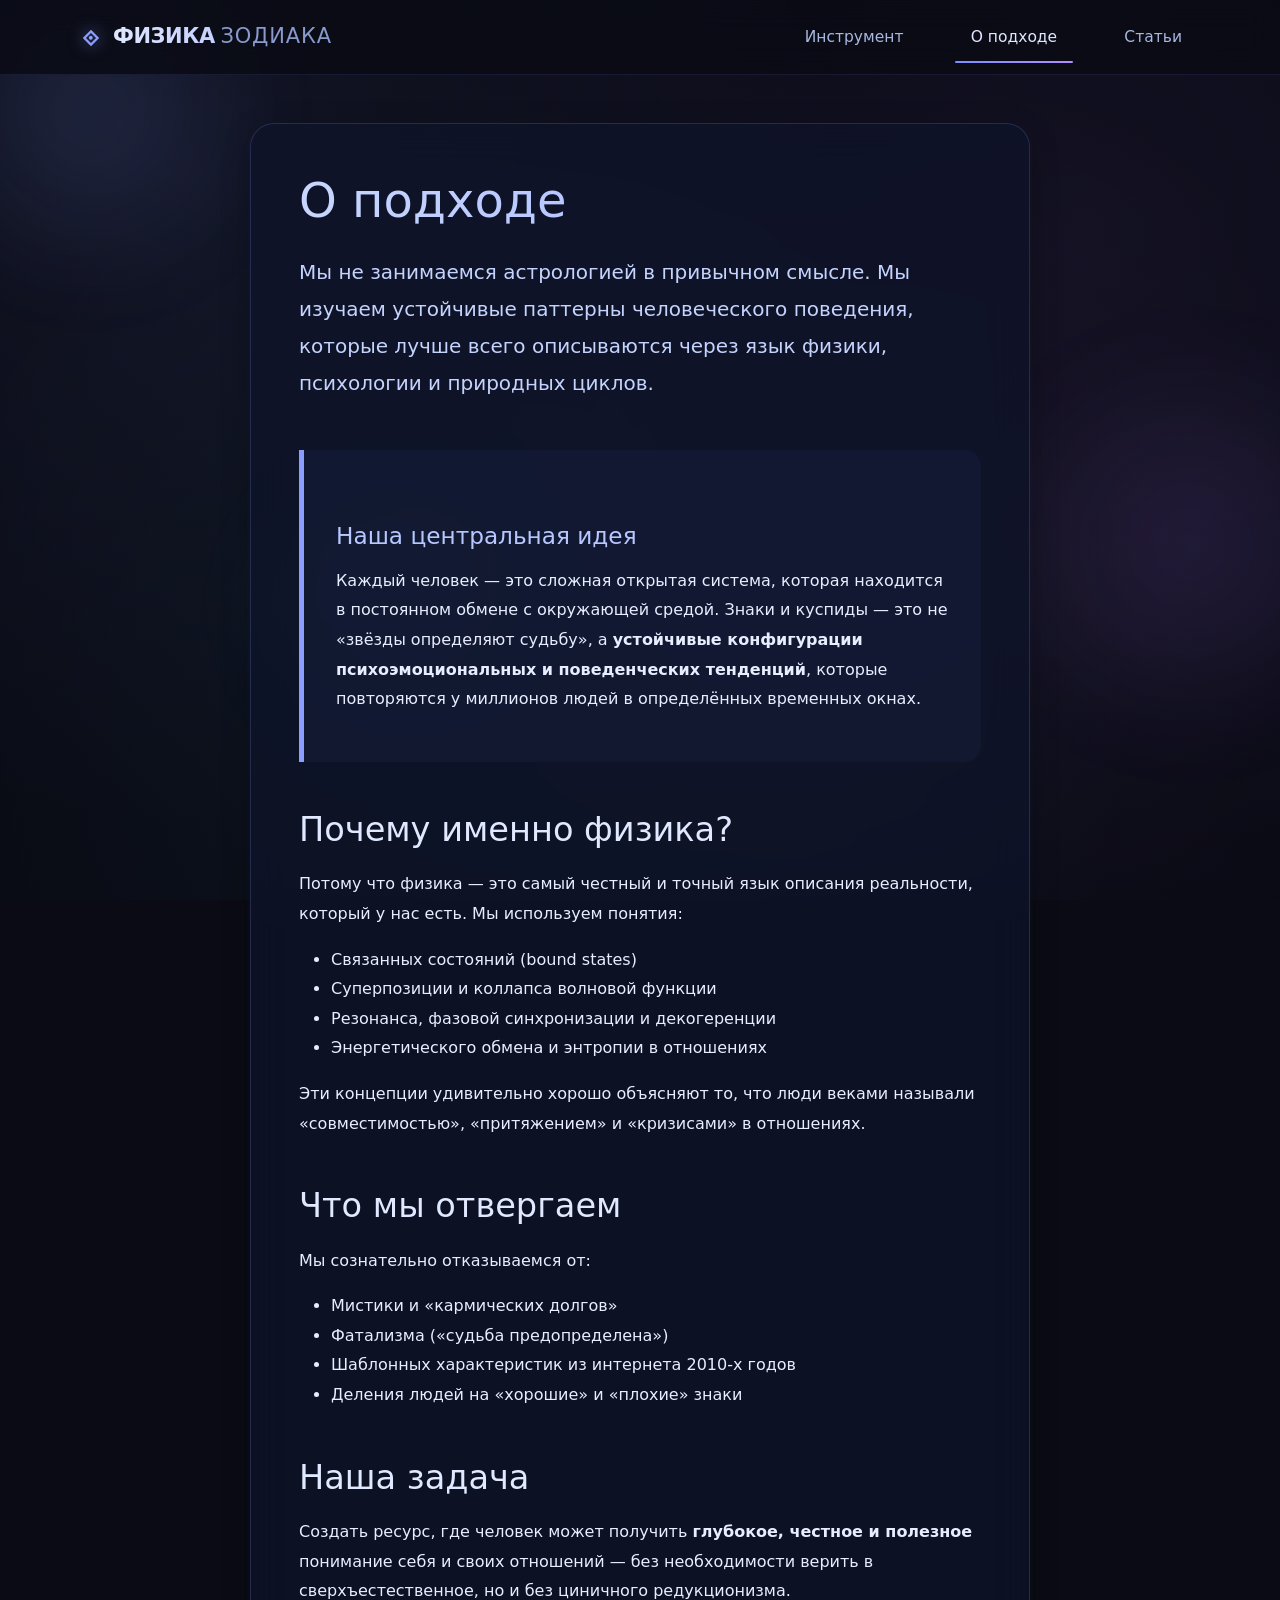
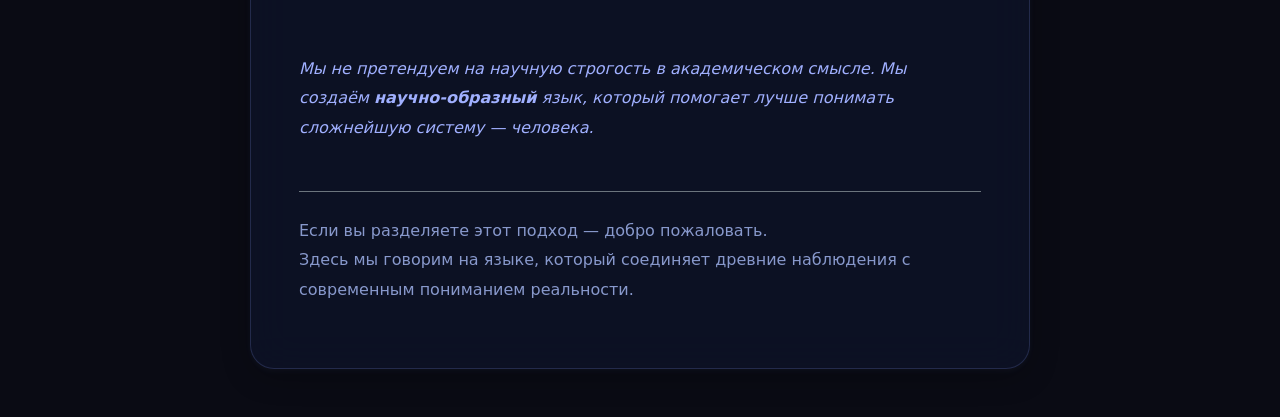
==== templates/core/about.html @ 7581a13c "Добавлена экспертная страница «О подходе» — фундамент доверия проекта Made-with: Cursor" ====
<!DOCTYPE html>
<html lang="ru">
<head>
    <meta charset="UTF-8">
    <meta name="viewport" content="width=device-width, initial-scale=1.0">
    <title>О подходе — Физика Зодиака</title>
    <meta name="description" content="Почему мы изучаем знаки и куспиды через физику, психологию и циклы. Наш метод, принципы и цели.">
    <meta name="robots" content="index,follow">
    
    <meta property="og:title" content="О подходе — Физика Зодиака">
    <meta property="og:description" content="Научно-образный подход к пониманию человеческой природы через физику, психологию и природные циклы.">
    <meta property="og:type" content="website">

    <link href="https://cdn.jsdelivr.net/npm/bootstrap@5.3.3/dist/css/bootstrap.min.css" rel="stylesheet">
    <link rel="stylesheet" href="/static/core/styles.css">
    
    <style>
        .about-content {
            max-width: 780px;
            margin: 0 auto;
            line-height: 1.85;
        }
        .about-content h2 {
            font-size: 2.1rem;
            margin-top: 3rem;
            margin-bottom: 1.2rem;
            color: #e0e9ff;
        }
        .about-content h3 {
            font-size: 1.45rem;
            color: #b8c8ff;
            margin-top: 2.5rem;
            margin-bottom: 1rem;
        }
        .philosophy-box {
            background: rgba(20, 28, 55, 0.6);
            border-left: 5px solid #8b9eff;
            padding: 2rem;
            border-radius: 0 16px 16px 0;
            margin: 2.5rem 0;
        }
    </style>
</head>
<body>
    <!-- Header -->
    <header class="header">
        <div class="container">
            <div class="header-content">
                <a href="/" class="logo">
                    <div class="logo-symbol">⟐</div>
                    <div>
                        <span class="logo-main">ФИЗИКА</span>
                        <span class="logo-secondary">ЗОДИАКА</span>
                    </div>
                </a>
                <nav class="nav">
                    <a href="/" class="nav-link">Инструмент</a>
                    <a href="/o-podkhode/" class="nav-link active">О подходе</a>
                    <a href="#" class="nav-link">Статьи</a>
                </nav>
            </div>
        </div>
    </header>

    <div class="bg-orb orb-1"></div>
    <div class="bg-orb orb-2"></div>
    <div class="bg-orb orb-3"></div>

    <main class="container py-5">
        <div class="glass p-5 about-content">
            <h1 class="display-5 mb-4" style="background: linear-gradient(90deg, #c8d6ff, #a0b0ff); -webkit-background-clip: text; -webkit-text-fill-color: transparent;">
                О подходе
            </h1>
            
            <p class="lead mb-5" style="color: #c5d4ff; font-size: 1.25rem;">
                Мы не занимаемся астрологией в привычном смысле. Мы изучаем устойчивые паттерны человеческого поведения, 
                которые лучше всего описываются через язык физики, психологии и природных циклов.
            </p>

            <div class="philosophy-box">
                <h3>Наша центральная идея</h3>
                <p>Каждый человек — это сложная открытая система, которая находится в постоянном обмене с окружающей средой. 
                Знаки и куспиды — это не «звёзды определяют судьбу», а <strong>устойчивые конфигурации психоэмоциональных и поведенческих тенденций</strong>, 
                которые повторяются у миллионов людей в определённых временных окнах.</p>
            </div>

            <h2>Почему именно физика?</h2>
            <p>Потому что физика — это самый честный и точный язык описания реальности, который у нас есть. Мы используем понятия:</p>
            <ul>
                <li>Связанных состояний (bound states)</li>
                <li>Суперпозиции и коллапса волновой функции</li>
                <li>Резонанса, фазовой синхронизации и декогеренции</li>
                <li>Энергетического обмена и энтропии в отношениях</li>
            </ul>
            <p>Эти концепции удивительно хорошо объясняют то, что люди веками называли «совместимостью», «притяжением» и «кризисами» в отношениях.</p>

            <h2>Что мы отвергаем</h2>
            <p>Мы сознательно отказываемся от:</p>
            <ul>
                <li>Мистики и «кармических долгов»</li>
                <li>Фатализма («судьба предопределена»)</li>
                <li>Шаблонных характеристик из интернета 2010-х годов</li>
                <li>Деления людей на «хорошие» и «плохие» знаки</li>
            </ul>

            <h2>Наша задача</h2>
            <p>Создать ресурс, где человек может получить <strong>глубокое, честное и полезное</strong> понимание себя и своих отношений — 
            без необходимости верить в сверхъестественное, но и без циничного редукционизма.</p>

            <p class="mt-5" style="color: #a0b0ff; font-style: italic;">
                Мы не претендуем на научную строгость в академическом смысле. Мы создаём <strong>научно-образный</strong> язык, 
                который помогает лучше понимать сложнейшую систему — человека.
            </p>

            <div class="mt-5 pt-4 border-top border-secondary">
                <p style="color: #8899cc;">
                    Если вы разделяете этот подход — добро пожаловать.<br>
                    Здесь мы говорим на языке, который соединяет древние наблюдения с современным пониманием реальности.
                </p>
            </div>
        </div>
    </main>

    <script src="https://cdn.jsdelivr.net/npm/bootstrap@5.3.3/dist/js/bootstrap.bundle.min.js"></script>
    <script src="/static/core/app.js"></script>
</body>
</html>
---- static/core/styles.css ----
body {
    margin: 0;
    background: #0a0b14;
    color: #e8eeff;
    min-height: 100vh;
    font-family: "Inter", system-ui, -apple-system, sans-serif;
    position: relative;
    overflow-x: hidden;
}

/* Deep space background with subtle stars */
body::before {
    content: '';
    position: fixed;
    inset: 0;
    background: 
        radial-gradient(circle at 15% 20%, rgba(120, 140, 255, 0.08) 0%, transparent 50%),
        radial-gradient(circle at 85% 25%, rgba(160, 110, 255, 0.06) 0%, transparent 55%),
        radial-gradient(circle at 40% 80%, rgba(80, 210, 255, 0.05) 0%, transparent 60%),
        radial-gradient(circle at 70% 65%, rgba(200, 130, 255, 0.04) 0%, transparent 50%);
    z-index: -2;
    pointer-events: none;
}

/* Enhanced orbs - more subtle and premium */
.bg-orb {
    position: fixed;
    border-radius: 50%;
    filter: blur(45px);
    pointer-events: none;
    z-index: -1;
    opacity: 0.6;
}

.orb-1 {
    width: 380px;
    height: 380px;
    top: -80px;
    left: -100px;
    background: radial-gradient(circle, rgba(130, 160, 255, 0.25), transparent 70%);
}

.orb-2 {
    width: 460px;
    height: 460px;
    top: 35%;
    right: -140px;
    background: radial-gradient(circle, rgba(170, 120, 255, 0.22), transparent 65%);
}

.orb-3 {
    width: 320px;
    height: 320px;
    bottom: 15%;
    left: 18%;
    background: radial-gradient(circle, rgba(90, 220, 255, 0.18), transparent 70%);
}

main.container {
    position: relative;
    z-index: 2;
    max-width: 980px;
}

/* Premium Header */
.header {
    position: sticky;
    top: 0;
    z-index: 100;
    background: rgba(10, 11, 20, 0.85);
    backdrop-filter: blur(16px);
    border-bottom: 1px solid rgba(120, 140, 255, 0.12);
    padding: 1.1rem 0;
}

.header-content {
    display: flex;
    align-items: center;
    justify-content: space-between;
}

.logo {
    display: flex;
    align-items: center;
    gap: 14px;
    color: white;
    text-decoration: none;
    font-weight: 700;
}

.logo-symbol {
    font-size: 28px;
    line-height: 1;
    color: #8b9eff;
    filter: drop-shadow(0 0 8px rgba(139, 158, 255, 0.6));
}

.logo-main {
    font-size: 21px;
    letter-spacing: -0.02em;
    background: linear-gradient(90deg, #e0e7ff, #c4d0ff);
    -webkit-background-clip: text;
    -webkit-text-fill-color: transparent;
}

.logo-secondary {
    font-size: 21px;
    letter-spacing: 0.04em;
    color: #8899cc;
    font-weight: 500;
}

.nav {
    display: flex;
    gap: 2.2rem;
}

.nav-link {
    color: #a8b8e0;
    text-decoration: none;
    font-weight: 500;
    font-size: 0.97rem;
    transition: all 0.2s cubic-bezier(0.4, 0, 0.2, 1);
    position: relative;
}

.nav-link:hover,
.nav-link.active {
    color: #e0e7ff;
}

.nav-link.active::after {
    content: '';
    position: absolute;
    bottom: -6px;
    left: 0;
    width: 100%;
    height: 2px;
    background: linear-gradient(to right, #7b8fff, #b38cff);
    border-radius: 2px;
}

/* Premium Glass Cards */
.glass {
    background: rgba(15, 20, 42, 0.72);
    backdrop-filter: blur(20px);
    -webkit-backdrop-filter: blur(20px);
    border: 1px solid rgba(140, 160, 255, 0.18);
    border-radius: 24px;
    box-shadow: 
        0 8px 32px -6px rgba(0, 0, 0, 0.4),
        0 2px 8px -2px rgba(140, 170, 255, 0.1);
    transition: all 0.3s cubic-bezier(0.4, 0.0, 0.2, 1);
}

.hero-card {
    position: relative;
    overflow: hidden;
    padding: 3.5rem 2.5rem;
    text-align: center;
    margin-bottom: 2.5rem;
}

.hero-card::before {
    content: '';
    position: absolute;
    inset: 0;
    background: linear-gradient(135deg, rgba(130, 160, 255, 0.06), rgba(180, 130, 255, 0.04));
    z-index: -1;
    border-radius: 24px;
}

.hero-badge {
    display: inline-flex;
    align-items: center;
    gap: 8px;
    font-size: 0.76rem;
    font-weight: 600;
    letter-spacing: 0.08em;
    text-transform: uppercase;
    color: #b0c0ff;
    padding: 0.45rem 1.1rem;
    border-radius: 9999px;
    background: rgba(75, 95, 180, 0.15);
    border: 1px solid rgba(140, 170, 255, 0.25);
    margin-bottom: 1.25rem;
}

.hero-badge::before {
    content: '◆';
    font-size: 10px;
    opacity: 0.6;
}

.hero-subtitle {
    color: #c5d4ff;
    max-width: 720px;
    margin: 0 auto;
    line-height: 1.75;
    font-size: 1.15rem;
    font-weight: 420;
}

.step-card,
.result-shell {
    transition: all 0.35s cubic-bezier(0.4, 0.0, 0.2, 1);
}

.step-card:hover,
.result-shell:hover {
    transform: translateY(-4px);
    border-color: rgba(160, 185, 255, 0.35);
    box-shadow: 0 25px 60px -10px rgba(15, 25, 65, 0.5);
}

.form-select,
.form-select:focus {
    background-color: rgba(13, 18, 38, 0.85);
    color: #f0f6ff;
    border: 1px solid rgba(130, 155, 255, 0.3);
    box-shadow: none;
    border-radius: 16px;
    padding: 0.85rem 1.1rem;
    font-size: 1.02rem;
    transition: all 0.2s ease;
}

.form-select:focus {
    border-color: #8b9eff;
    box-shadow: 0 0 0 3px rgba(139, 158, 255, 0.15);
    outline: none;
}

.form-label {
    color: #b8c9ff;
    font-weight: 500;
    margin-bottom: 0.65rem;
    font-size: 0.96rem;
    letter-spacing: 0.01em;
}

.btn-neon {
    background: linear-gradient(135deg, #6e85ff 0%, #9b7cff 48%, #c38aff 100%);
    color: white;
    font-weight: 600;
    letter-spacing: 0.015em;
    border: none;
    border-radius: 16px;
    padding: 1rem 2rem;
    font-size: 1.05rem;
    box-shadow: 0 10px 30px -8px rgba(110, 130, 255, 0.45);
    transition: all 0.3s cubic-bezier(0.4, 0.0, 0.2, 1);
    position: relative;
    overflow: hidden;
}

.btn-neon::before {
    content: '';
    position: absolute;
    top: 0;
    left: -100%;
    width: 40%;
    height: 100%;
    background: linear-gradient(90deg, transparent, rgba(255,255,255,0.35), transparent);
    transition: 0.6s;
}

.btn-neon:hover {
    transform: translateY(-2px);
    box-shadow: 0 18px 40px -10px rgba(120, 145, 255, 0.55);
}

.btn-neon:hover::before {
    left: 180%;
}

.hidden {
    display: none !important;
}

.result-content {
    color: #e0e9ff;
    line-height: 1.85;
    font-size: 1.06rem;
}

#result-title {
    color: #f8faff;
    font-size: 1.65rem;
    font-weight: 700;
    letter-spacing: -0.015em;
    margin-bottom: 1.4rem !important;
    background: linear-gradient(90deg, #e0e7ff, #b8c8ff);
    -webkit-background-clip: text;
    -webkit-text-fill-color: transparent;
}

.result-content p {
    margin-bottom: 0.85rem;
}

.result-content ul {
    padding-left: 1rem;
}

.result-content li {
    margin-bottom: 0.5rem;
}

.result-content strong {
    color: #ffffff;
}

.result-content h3,
.result-content h4 {
    margin-top: 1.1rem;
    margin-bottom: 0.8rem;
    line-height: 1.35;
}

.result-content.relationship-view h3 {
    font-size: 1.28rem;
    padding: 1rem 1.25rem;
    border-radius: 16px;
    background: rgba(45, 55, 110, 0.65);
    border: 1px solid rgba(140, 165, 255, 0.25);
    color: #e8f0ff;
    margin-top: 1.8rem;
}

.result-content.relationship-view h4 {
    font-size: 1.15rem;
    color: #b8c8ff;
    margin-top: 2rem;
    font-weight: 600;
}

.result-content.relationship-view .relation-list {
    list-style: none;
    padding-left: 0;
    margin-bottom: 1.4rem;
}

.result-content.relationship-view .relation-item {
    margin-bottom: 1rem;
    padding: 1.1rem 1.4rem;
    border-radius: 16px;
    background: rgba(18, 24, 48, 0.75);
    border: 1px solid rgba(135, 160, 255, 0.2);
    transition: border-color 0.2s ease;
}

.result-content.relationship-view .relation-item:hover {
    border-color: rgba(160, 185, 255, 0.4);
}

.result-content.relationship-view .relation-label {
    font-weight: 700;
    font-size: 1rem;
    color: #e0e9ff;
    margin-bottom: 0.4rem;
    display: block;
}

.result-content.relationship-view .relation-value {
    color: #d0dbff;
    line-height: 1.7;
    font-size: 1.02rem;
}

/* Mobile improvements */
@media (max-width: 768px) {
    .header {
        padding: 1rem 0;
    }
    
    .nav {
        gap: 1.4rem;
        font-size: 0.92rem;
    }
    
    .hero-card {
        padding: 2.5rem 1.5rem;
    }
    
    .hero-subtitle {
        font-size: 1.05rem;
    }
    
    main.container {
        padding-left: 1rem;
        padding-right: 1rem;
    }
}

@media (max-width: 576px) {
    .hero-badge {
        font-size: 0.7rem;
        padding: 0.4rem 0.9rem;
    }
    
    .result-content {
        font-size: 1rem;
    }
    
    #result-title {
        font-size: 1.45rem;
    }
}

/* Better long content readability */
.result-content h3, .result-content h4 {
    position: relative;
}

.result-content h3::before {
    content: '';
    position: absolute;
    left: -18px;
    top: 8px;
    width: 6px;
    height: 6px;
    background: #8b9eff;
    border-radius: 50%;
}

/* Section titles */
.section-title {
    font-size: 1.35rem;
    font-weight: 600;
    color: #e0e9ff;
    margin-bottom: 1.25rem;
    position: relative;
    padding-bottom: 0.75rem;
}

.section-title::after {
    content: '';
    position: absolute;
    bottom: 0;
    left: 0;
    width: 48px;
    height: 3px;
    background: linear-gradient(to right, #8b9eff, #b38cff);
    border-radius: 3px;
}
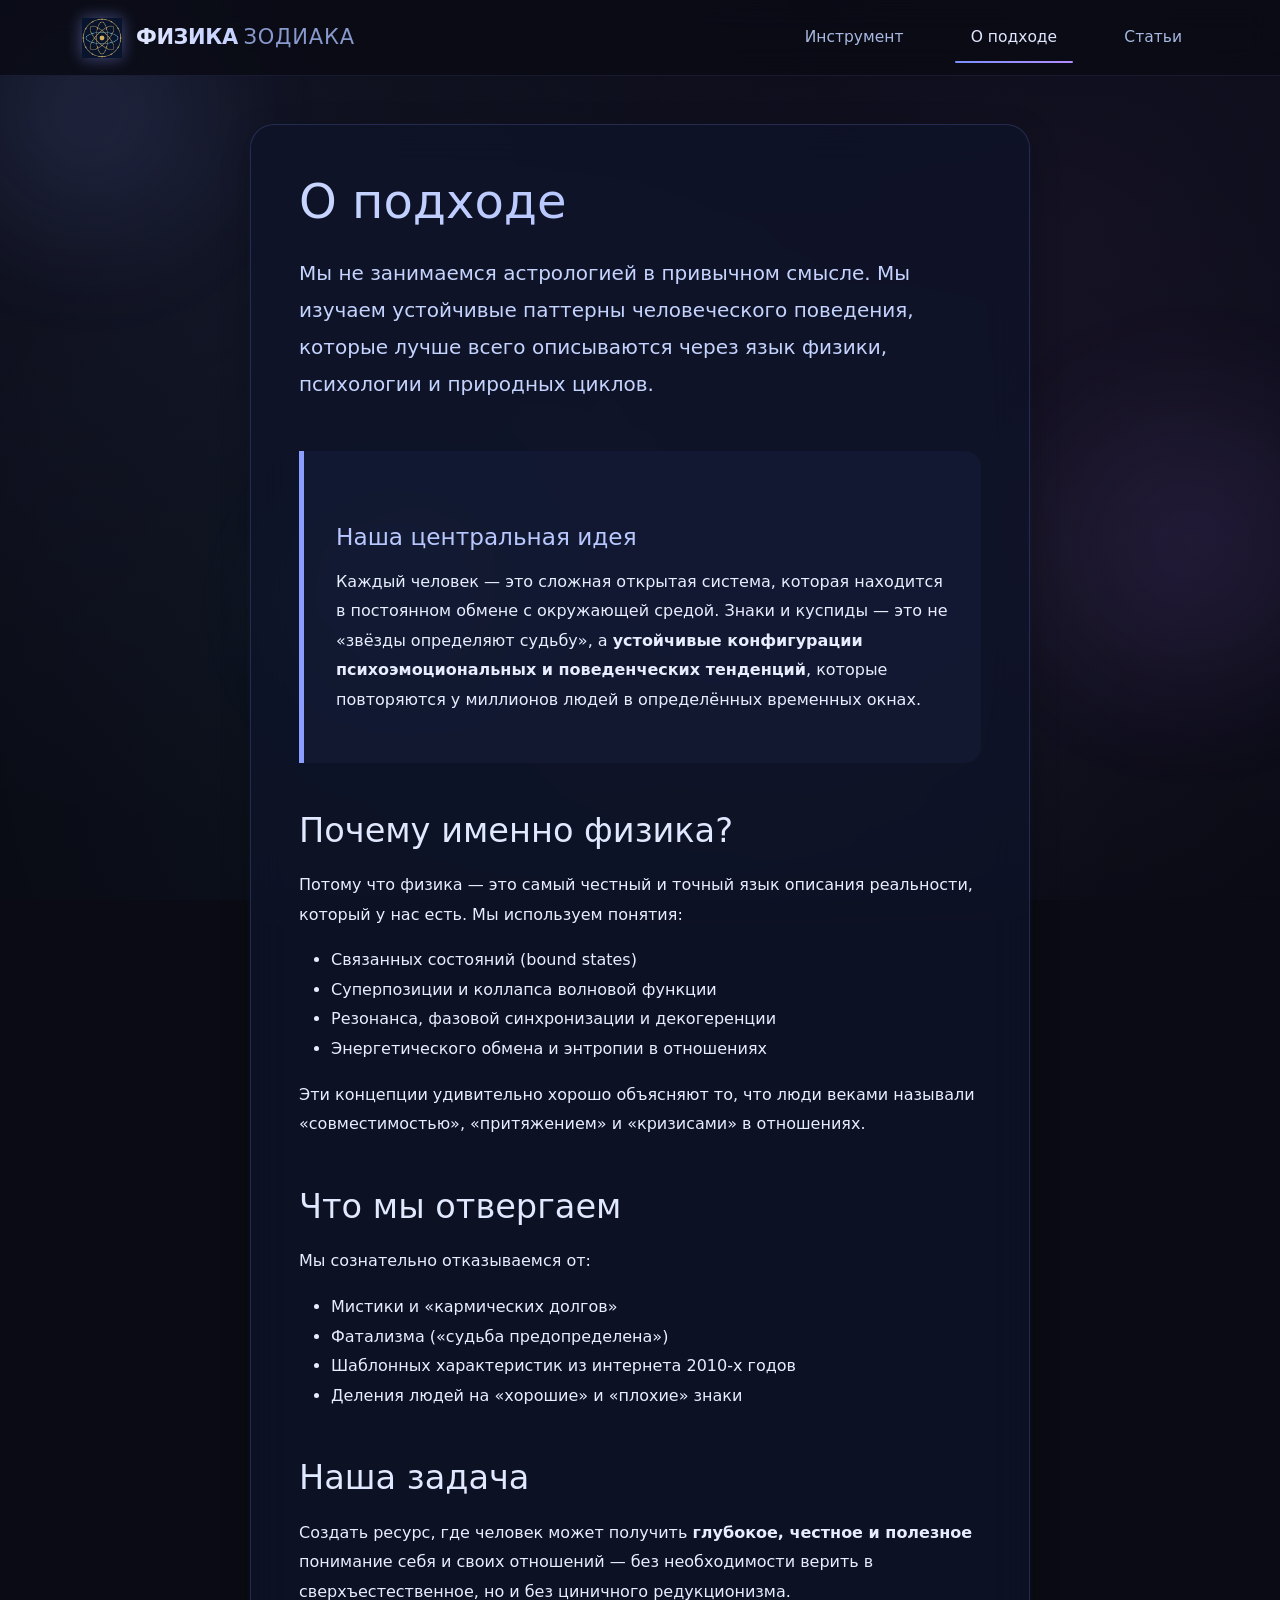
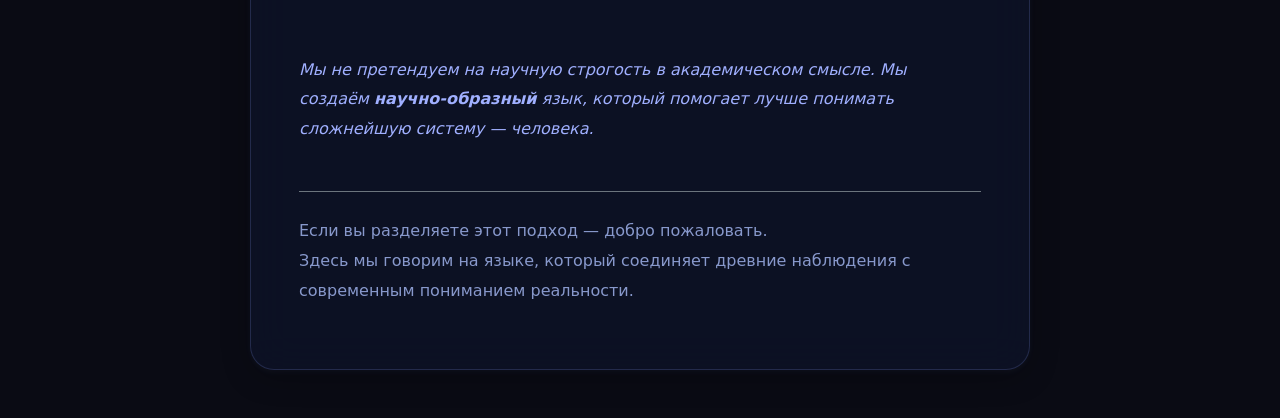
==== commit d22f598a: "Шапка: логотип заменён на favicon.png Made-with: Cursor" ====
--- a/templates/core/about.html
+++ b/templates/core/about.html
@@ -6,7 +6,9 @@
     <title>О подходе — Физика Зодиака</title>
     <meta name="description" content="Почему мы изучаем знаки и куспиды через физику, психологию и циклы. Наш метод, принципы и цели.">
     <meta name="robots" content="index,follow">
-    
+    <link rel="icon" type="image/png" href="/static/core/favicon.png">
+    <link rel="apple-touch-icon" href="/static/core/favicon.png">
+
     <meta property="og:title" content="О подходе — Физика Зодиака">
     <meta property="og:description" content="Научно-образный подход к пониманию человеческой природы через физику, психологию и природные циклы.">
     <meta property="og:type" content="website">
@@ -47,7 +49,7 @@
         <div class="container">
             <div class="header-content">
                 <a href="/" class="logo">
-                    <div class="logo-symbol">⟐</div>
+                    <img src="/static/core/favicon.png" alt="" class="logo-img" width="40" height="40" decoding="async">
                     <div>
                         <span class="logo-main">ФИЗИКА</span>
                         <span class="logo-secondary">ЗОДИАКА</span>
@@ -56,7 +58,7 @@
                 <nav class="nav">
                     <a href="/" class="nav-link">Инструмент</a>
                     <a href="/o-podkhode/" class="nav-link active">О подходе</a>
-                    <a href="#" class="nav-link">Статьи</a>
+                    <a href="/stati/" class="nav-link">Статьи</a>
                 </nav>
             </div>
         </div>
@@ -121,7 +123,5 @@
         </div>
     </main>
 
-    <script src="https://cdn.jsdelivr.net/npm/bootstrap@5.3.3/dist/js/bootstrap.bundle.min.js"></script>
-    <script src="/static/core/app.js"></script>
 </body>
 </html>
--- a/static/core/styles.css
+++ b/static/core/styles.css
@@ -88,11 +88,13 @@
     font-weight: 700;
 }
 
-.logo-symbol {
-    font-size: 28px;
-    line-height: 1;
-    color: #8b9eff;
-    filter: drop-shadow(0 0 8px rgba(139, 158, 255, 0.6));
+.logo-img {
+    width: 40px;
+    height: 40px;
+    object-fit: contain;
+    display: block;
+    flex-shrink: 0;
+    filter: drop-shadow(0 0 8px rgba(139, 158, 255, 0.45));
 }
 
 .logo-main {
@@ -444,3 +446,71 @@
     background: linear-gradient(to right, #8b9eff, #b38cff);
     border-radius: 3px;
 }
+
+/* Статьи: заголовки ближе к размеру текста, меньше «плакатности» */
+.article-reading {
+    font-size: 1.04rem;
+    line-height: 1.78;
+    max-width: 44rem;
+}
+
+.article-reading h1 {
+    font-size: 1.38rem;
+    font-weight: 650;
+    margin: 0 0 0.85rem;
+    padding-bottom: 0.45rem;
+    border-bottom: 1px solid rgba(130, 155, 255, 0.18);
+    color: #eef2ff;
+    letter-spacing: -0.01em;
+}
+
+.article-reading h2 {
+    font-size: 1.07rem;
+    font-weight: 600;
+    margin: 1.35rem 0 0.5rem;
+    color: #c5d2ff;
+    letter-spacing: 0.01em;
+}
+
+.article-reading h3,
+.article-reading h4 {
+    font-size: 1.02rem;
+    font-weight: 600;
+    margin: 1.05rem 0 0.4rem;
+    color: #aebfff;
+}
+
+.article-reading h3::before,
+.article-reading h4::before {
+    display: none !important;
+}
+
+.article-reading p {
+    margin-bottom: 0.95rem;
+}
+
+.article-reading ul,
+.article-reading ol {
+    margin-bottom: 0.95rem;
+    padding-left: 1.15rem;
+}
+
+.article-reading li {
+    margin-bottom: 0.35rem;
+}
+
+.article-reading hr {
+    margin: 1.15rem 0;
+    border: 0;
+    border-top: 1px solid rgba(120, 140, 255, 0.22);
+    opacity: 1;
+}
+
+@media (max-width: 576px) {
+    .article-reading {
+        font-size: 1rem;
+    }
+    .article-reading h1 {
+        font-size: 1.28rem;
+    }
+}
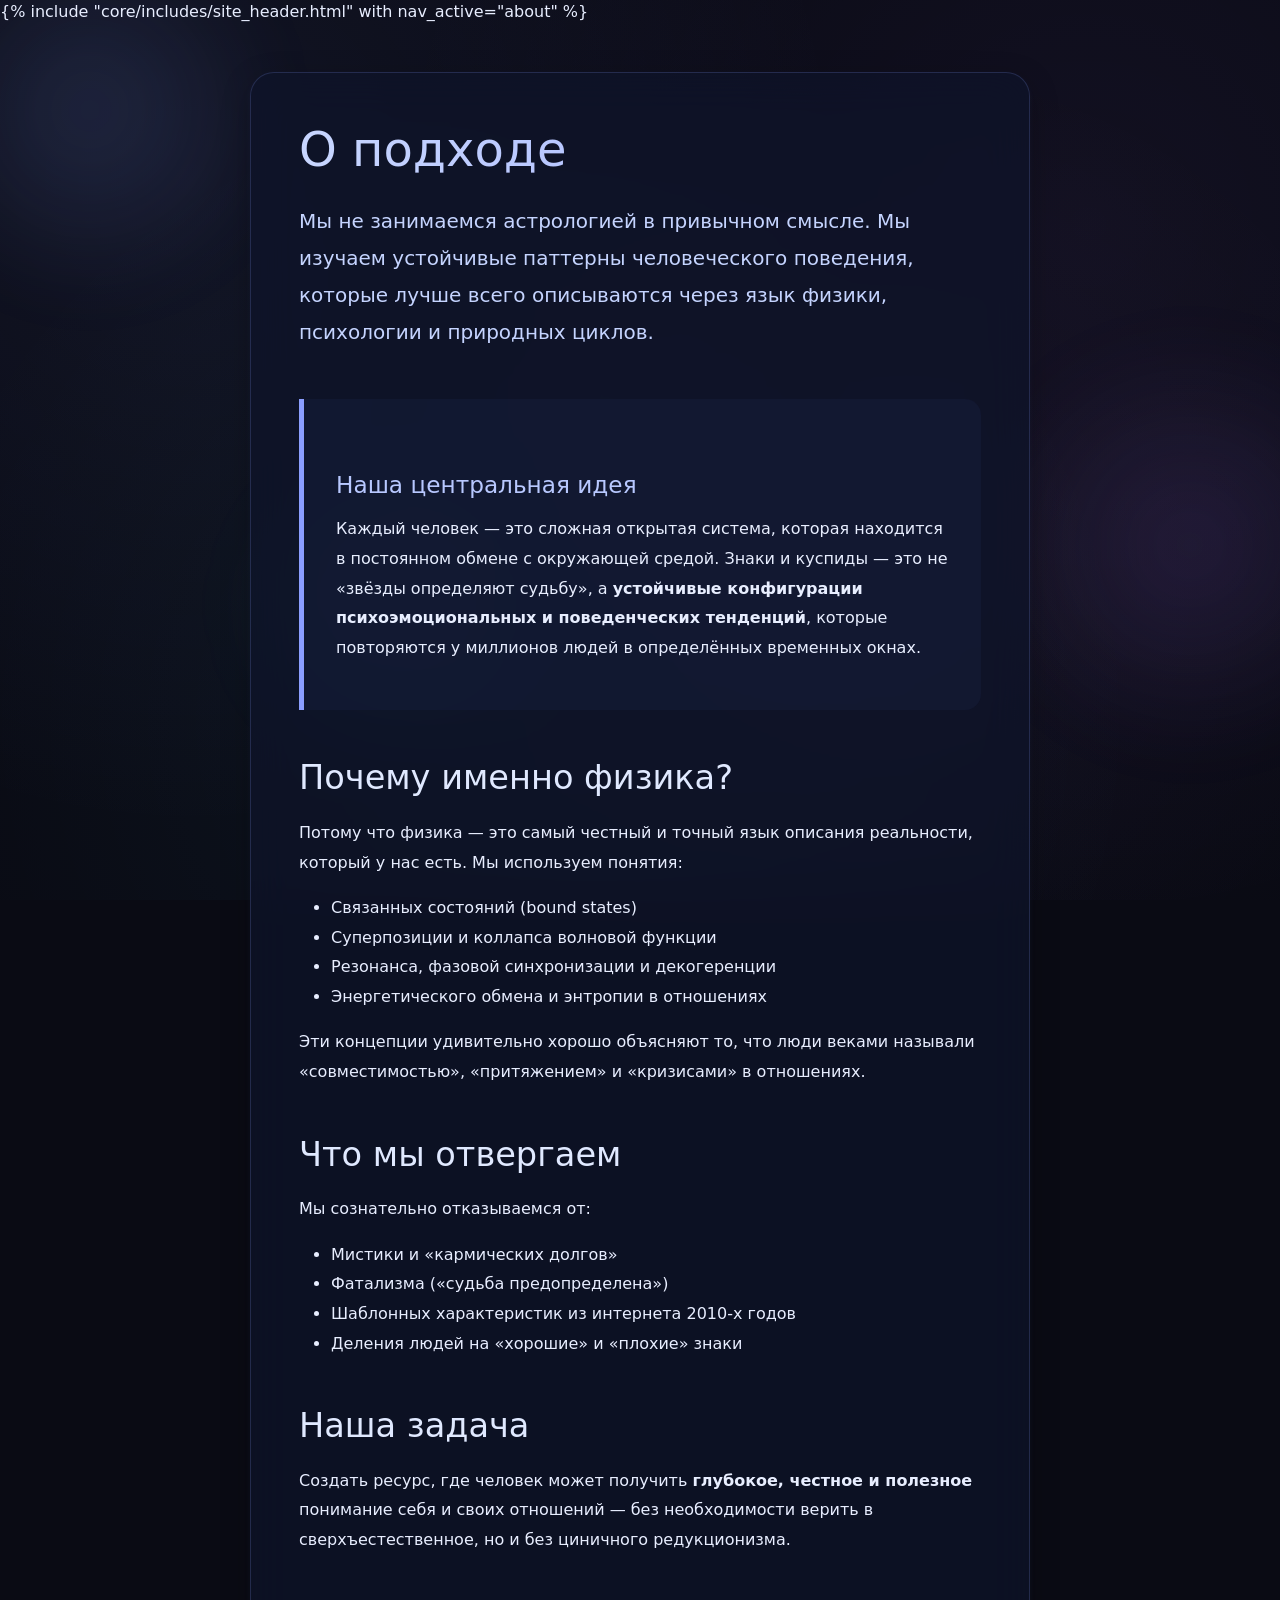
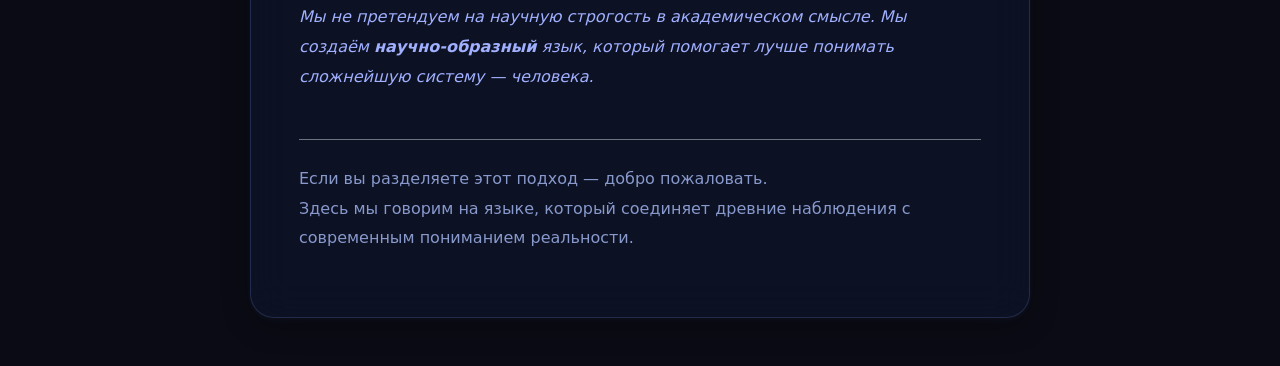
==== commit 59a865f1: "UI: гамбургер-меню в шапке на экранах до 768px Made-with: Cursor" ====
--- a/templates/core/about.html
+++ b/templates/core/about.html
@@ -44,25 +44,7 @@
     </style>
 </head>
 <body>
-    <!-- Header -->
-    <header class="header">
-        <div class="container">
-            <div class="header-content">
-                <a href="/" class="logo">
-                    <img src="/static/core/favicon.png" alt="" class="logo-img" width="40" height="40" decoding="async">
-                    <div>
-                        <span class="logo-main">ФИЗИКА</span>
-                        <span class="logo-secondary">ЗОДИАКА</span>
-                    </div>
-                </a>
-                <nav class="nav">
-                    <a href="/" class="nav-link">Инструмент</a>
-                    <a href="/o-podkhode/" class="nav-link active">О подходе</a>
-                    <a href="/stati/" class="nav-link">Статьи</a>
-                </nav>
-            </div>
-        </div>
-    </header>
+    {% include "core/includes/site_header.html" with nav_active="about" %}
 
     <div class="bg-orb orb-1"></div>
     <div class="bg-orb orb-2"></div>
--- a/static/core/styles.css
+++ b/static/core/styles.css
@@ -140,6 +140,61 @@
     height: 2px;
     background: linear-gradient(to right, #7b8fff, #b38cff);
     border-radius: 2px;
+}
+
+/* Мобильное меню: кнопка по умолчанию скрыта (десктоп) */
+.nav-toggle {
+    display: none;
+    flex-direction: column;
+    align-items: center;
+    justify-content: center;
+    gap: 5px;
+    width: 44px;
+    height: 44px;
+    margin: 0;
+    padding: 0;
+    border: 1px solid rgba(140, 160, 255, 0.28);
+    border-radius: 12px;
+    background: rgba(22, 28, 52, 0.75);
+    color: #e0e7ff;
+    cursor: pointer;
+    flex-shrink: 0;
+    transition: background 0.2s ease, border-color 0.2s ease;
+}
+
+.nav-toggle:hover {
+    background: rgba(32, 38, 68, 0.9);
+    border-color: rgba(160, 180, 255, 0.4);
+}
+
+.nav-toggle:focus-visible {
+    outline: 2px solid rgba(139, 158, 255, 0.75);
+    outline-offset: 2px;
+}
+
+.nav-toggle-bar {
+    display: block;
+    width: 20px;
+    height: 2px;
+    background: currentColor;
+    border-radius: 1px;
+    transition: transform 0.22s ease, opacity 0.22s ease;
+}
+
+body.js-nav-open .nav-toggle-bar:nth-child(1) {
+    transform: translateY(7px) rotate(45deg);
+}
+
+body.js-nav-open .nav-toggle-bar:nth-child(2) {
+    opacity: 0;
+}
+
+body.js-nav-open .nav-toggle-bar:nth-child(3) {
+    transform: translateY(-7px) rotate(-45deg);
+}
+
+.nav-backdrop {
+    display: none;
 }
 
 /* Premium Glass Cards */
@@ -375,10 +430,86 @@
     .header {
         padding: 1rem 0;
     }
-    
+
+    .header-content {
+        position: relative;
+        align-items: center;
+    }
+
+    .nav-toggle {
+        display: inline-flex;
+        z-index: 220;
+    }
+
+    .nav-backdrop {
+        display: none;
+        position: fixed;
+        inset: 0;
+        z-index: 180;
+        background: rgba(4, 6, 14, 0.55);
+        backdrop-filter: blur(6px);
+        -webkit-backdrop-filter: blur(6px);
+    }
+
+    body.js-nav-open .nav-backdrop {
+        display: block;
+    }
+
     .nav {
-        gap: 1.4rem;
-        font-size: 0.92rem;
+        position: fixed;
+        top: 0;
+        right: 0;
+        width: min(300px, 86vw);
+        height: 100vh;
+        height: 100dvh;
+        margin: 0;
+        padding: 4.75rem 1.35rem 1.5rem;
+        flex-direction: column;
+        align-items: stretch;
+        gap: 0;
+        font-size: 1.02rem;
+        background: rgba(11, 13, 24, 0.97);
+        backdrop-filter: blur(20px);
+        -webkit-backdrop-filter: blur(20px);
+        border-left: 1px solid rgba(120, 140, 255, 0.18);
+        box-shadow: -12px 0 40px rgba(0, 0, 0, 0.45);
+        z-index: 200;
+        transform: translateX(100%);
+        visibility: hidden;
+        transition: transform 0.28s cubic-bezier(0.4, 0, 0.2, 1), visibility 0.28s;
+    }
+
+    body.js-nav-open .nav {
+        transform: translateX(0);
+        visibility: visible;
+    }
+
+    @media (prefers-reduced-motion: reduce) {
+        .nav {
+            transition: none;
+        }
+        .nav-toggle-bar {
+            transition: none;
+        }
+    }
+
+    .nav-link {
+        padding: 0.9rem 0;
+        border-bottom: 1px solid rgba(120, 140, 255, 0.12);
+    }
+
+    .nav-link:last-child {
+        border-bottom: none;
+    }
+
+    .nav-link.active::after {
+        display: none;
+    }
+
+    .nav-link.active {
+        color: #eef2ff;
+        padding-left: 0.6rem;
+        border-left: 3px solid #8b9eff;
     }
     
     .hero-card {
